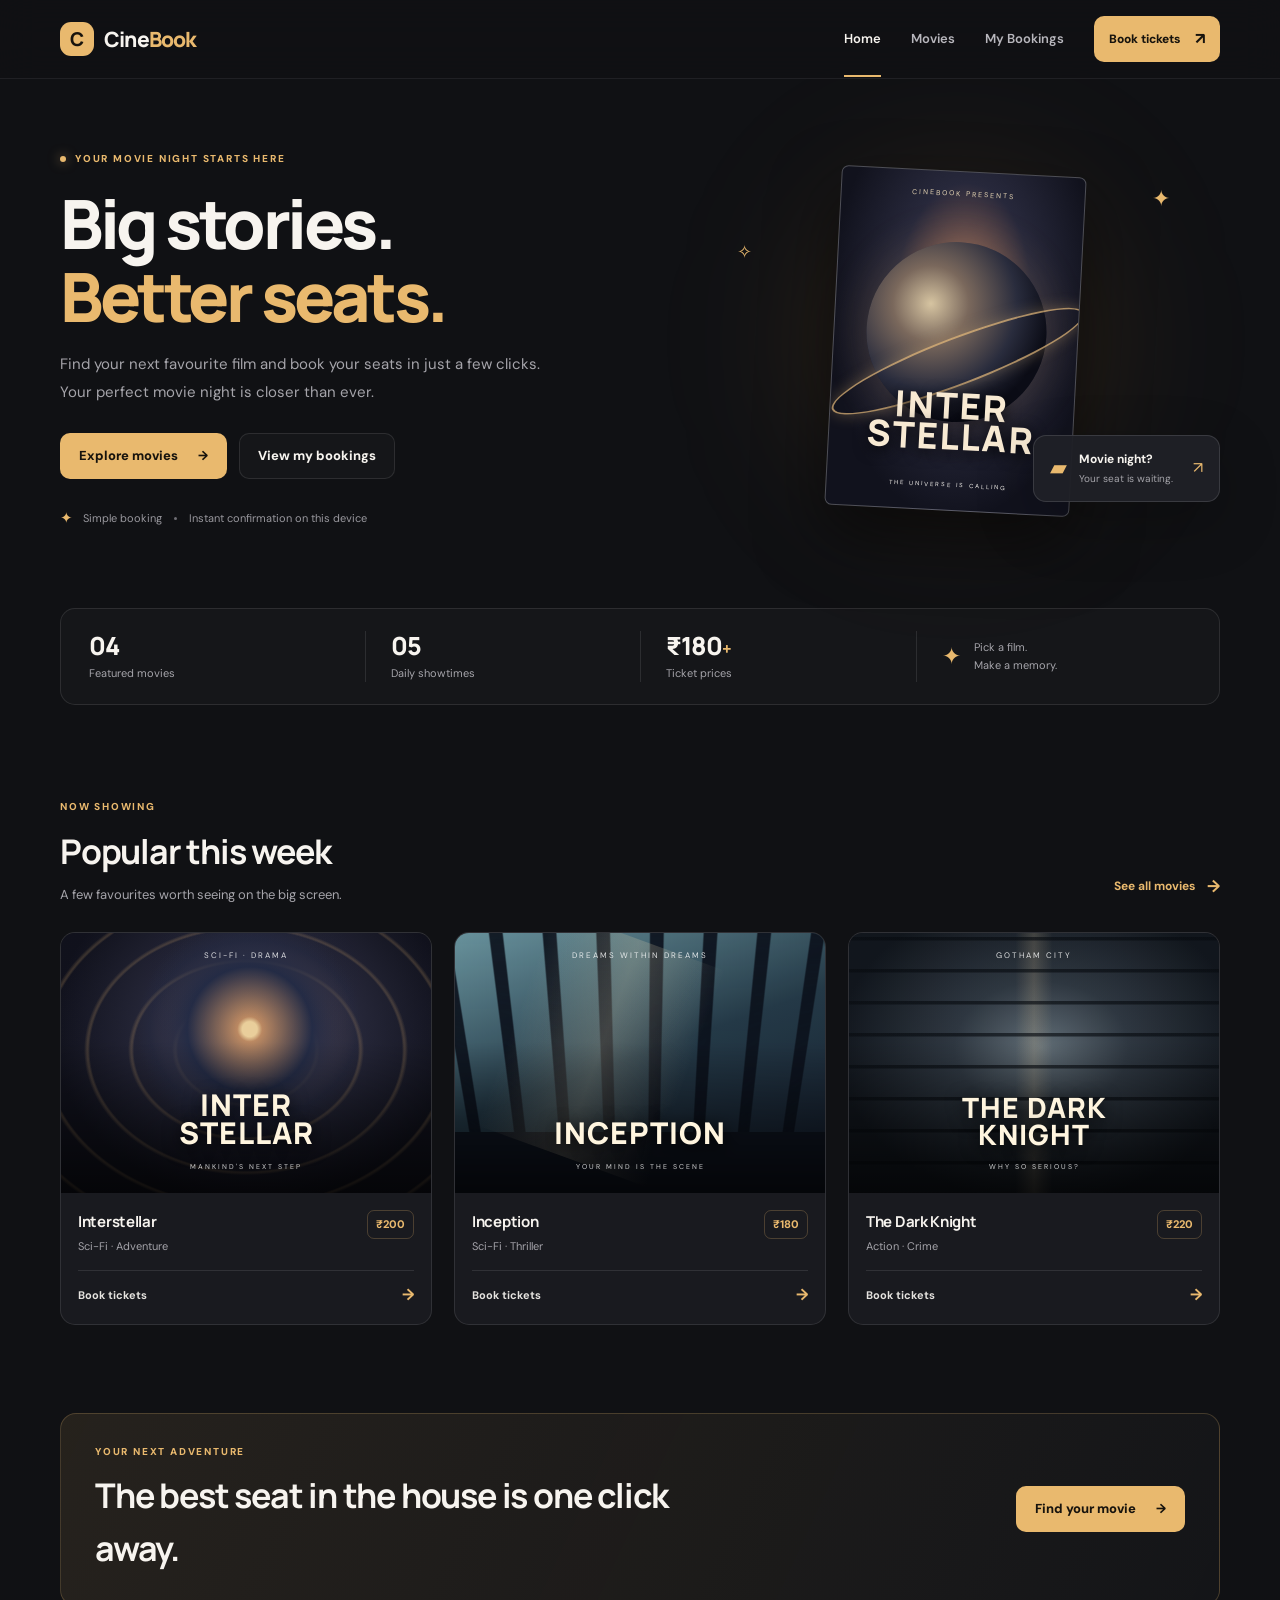
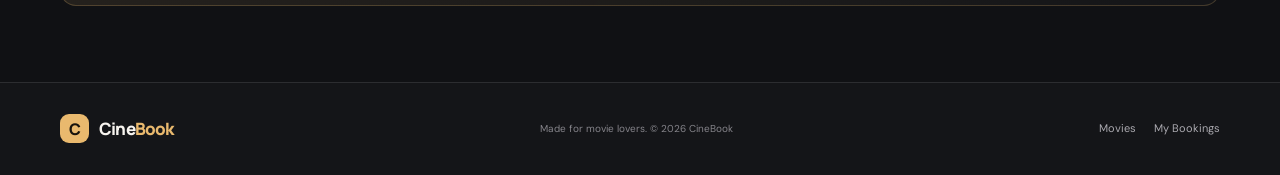
==== index.html @ 573ec8d2 "first commit" ====
<!DOCTYPE html>
<html lang="en">
<head>
  <meta charset="UTF-8">
  <meta name="viewport" content="width=device-width, initial-scale=1.0">
  <title>CineBook | Home</title>
  <link rel="stylesheet" href="style.css">
  <script src="script.js" defer></script>
</head>
<body>
  <header class="site-header">
    <nav class="navbar container" aria-label="Main navigation">
      <a class="brand" href="index.html"><span class="brand-mark">C</span><span>Cine<span class="brand-accent">Book</span></span></a>
      <div class="nav-links">
        <a class="nav-link active" href="index.html">Home</a>
        <a class="nav-link" href="movies.html">Movies</a>
        <a class="nav-link" href="my-bookings.html">My Bookings</a>
        <a class="nav-cta" href="movies.html">Book tickets <span aria-hidden="true">↗</span></a>
      </div>
      <button class="menu-toggle" aria-label="Toggle navigation" aria-expanded="false">☰</button>
    </nav>
  </header>

  <main>
    <section class="hero container">
      <div class="hero-copy">
        <div class="eyebrow"><span class="eyebrow-dot"></span> YOUR MOVIE NIGHT STARTS HERE</div>
        <h1>Big stories.<br><span>Better seats.</span></h1>
        <p class="hero-description">Find your next favourite film and book your seats in just a few clicks. Your perfect movie night is closer than ever.</p>
        <div class="hero-actions">
          <a class="button button-primary" href="movies.html">Explore movies <span aria-hidden="true">→</span></a>
          <a class="button button-secondary" href="my-bookings.html">View my bookings</a>
        </div>
        <div class="hero-meta"><span class="meta-icon">✦</span><span>Simple booking</span><span class="meta-divider"></span><span>Instant confirmation on this device</span></div>
      </div>
      <div class="hero-art" aria-label="Cinematic movie illustration">
        <div class="poster-glow"></div>
        <div class="hero-poster poster-interstellar">
          <div class="poster-topline">CINEBOOK PRESENTS</div>
          <div class="planet planet-one"></div><div class="planet planet-two"></div>
          <div class="poster-title">INTER<br>STELLAR</div>
          <div class="poster-bottom">THE UNIVERSE IS CALLING</div>
        </div>
        <div class="floating-ticket"><span class="ticket-icon">▰</span><span><strong>Movie night?</strong><small>Your seat is waiting.</small></span><span class="ticket-arrow">↗</span></div>
        <div class="art-spark spark-one">✦</div><div class="art-spark spark-two">✧</div>
      </div>
    </section>

    <section class="stats-strip container">
      <div class="stat"><strong>04</strong><span>Featured movies</span></div>
      <div class="stat"><strong>05</strong><span>Daily showtimes</span></div>
      <div class="stat"><strong>₹180<span class="stat-plus">+</span></strong><span>Ticket prices</span></div>
      <div class="stat stat-note"><span class="stat-star">✦</span><span>Pick a film.<br>Make a memory.</span></div>
    </section>

    <section class="section container">
      <div class="section-heading">
        <div><div class="eyebrow">NOW SHOWING</div><h2>Popular this week</h2><p class="section-description">A few favourites worth seeing on the big screen.</p></div>
        <a class="text-link" href="movies.html">See all movies <span>→</span></a>
      </div>
      <div class="movie-grid home-movie-grid">
        <article class="movie-card">
          <a class="poster poster-interstellar" href="booking.html?movie=Interstellar" aria-label="Book Interstellar"><span class="poster-kicker">SCI-FI · DRAMA</span><span class="poster-graphic graphic-space"></span><span class="poster-wordmark">INTER<br>STELLAR</span><span class="poster-caption">MANKIND'S NEXT STEP</span></a>
          <div class="movie-card-body"><div><h3>Interstellar</h3><p class="movie-genre">Sci-Fi · Adventure</p></div><span class="price">₹200</span></div>
          <a class="card-book-link" href="booking.html?movie=Interstellar">Book tickets <span>→</span></a>
        </article>
        <article class="movie-card">
          <a class="poster poster-inception" href="booking.html?movie=Inception" aria-label="Book Inception"><span class="poster-kicker">DREAMS WITHIN DREAMS</span><span class="poster-graphic graphic-city"></span><span class="poster-wordmark">INCEPTION</span><span class="poster-caption">YOUR MIND IS THE SCENE</span></a>
          <div class="movie-card-body"><div><h3>Inception</h3><p class="movie-genre">Sci-Fi · Thriller</p></div><span class="price">₹180</span></div>
          <a class="card-book-link" href="booking.html?movie=Inception">Book tickets <span>→</span></a>
        </article>
        <article class="movie-card">
          <a class="poster poster-darkknight" href="booking.html?movie=The%20Dark%20Knight" aria-label="Book The Dark Knight"><span class="poster-kicker">GOTHAM CITY</span><span class="poster-graphic graphic-bat"></span><span class="poster-wordmark">THE DARK<br>KNIGHT</span><span class="poster-caption">WHY SO SERIOUS?</span></a>
          <div class="movie-card-body"><div><h3>The Dark Knight</h3><p class="movie-genre">Action · Crime</p></div><span class="price">₹220</span></div>
          <a class="card-book-link" href="booking.html?movie=The%20Dark%20Knight">Book tickets <span>→</span></a>
        </article>
      </div>
    </section>

    <section class="bottom-cta container">
      <div><div class="eyebrow">YOUR NEXT ADVENTURE</div><h2>The best seat in the house is one click away.</h2></div>
      <a class="button button-primary" href="movies.html">Find your movie <span>→</span></a>
    </section>
  </main>

  <footer class="site-footer"><div class="container footer-inner"><a class="brand footer-brand" href="index.html"><span class="brand-mark">C</span><span>Cine<span class="brand-accent">Book</span></span></a><p>Made for movie lovers. © <span class="current-year"></span> CineBook</p><div class="footer-links"><a href="movies.html">Movies</a><a href="my-bookings.html">My Bookings</a></div></div></footer>
</body>
</html>
---- style.css ----
@import url('https://fonts.googleapis.com/css2?family=DM+Sans:wght@400;500;600;700&family=Manrope:wght@400;500;600;700;800&display=swap');

:root {
  --bg: #101114;
  --surface: #191a1f;
  --surface-2: #202127;
  --text: #f7f4ef;
  --muted: #a5a4aa;
  --line: rgba(255,255,255,.10);
  --accent: #e9b96e;
  --accent-strong: #f3ca86;
  --accent-ink: #17130d;
  --radius: 18px;
  --content: 1160px;
  --shadow: 0 20px 60px rgba(0,0,0,.24);
}
* { box-sizing: border-box; }
html { scroll-behavior: smooth; }
body { margin: 0; background: var(--bg); color: var(--text); font-family: 'DM Sans', Arial, sans-serif; line-height: 1.55; -webkit-font-smoothing: antialiased; }
a { color: inherit; text-decoration: none; }
button, input, select { font: inherit; }
button, a, input, select { -webkit-tap-highlight-color: transparent; }
button:focus-visible, a:focus-visible, input:focus-visible, select:focus-visible { outline: 2px solid var(--accent); outline-offset: 3px; }
.container { width: min(var(--content), calc(100% - 48px)); margin-inline: auto; }
.site-header { position: sticky; top: 0; z-index: 20; background: rgba(16,17,20,.88); border-bottom: 1px solid rgba(255,255,255,.07); backdrop-filter: blur(18px); }
.navbar { min-height: 78px; display: flex; align-items: center; justify-content: space-between; gap: 28px; }
.brand { display: inline-flex; align-items: center; gap: 10px; font: 800 21px/1 'Manrope', sans-serif; letter-spacing: -.8px; white-space: nowrap; }
.brand-mark { display: grid; place-items: center; width: 34px; height: 34px; border-radius: 11px; background: var(--accent); color: var(--accent-ink); font-size: 19px; }
.brand-accent { color: var(--accent); }
.nav-links { display: flex; align-items: center; gap: 30px; }
.nav-link { color: #b8b7bd; font-size: 13px; font-weight: 600; transition: color .2s ease; }
.nav-link:hover, .nav-link.active { color: var(--text); }
.nav-link.active { position: relative; }
.nav-link.active::after { content: ''; position: absolute; bottom: -28px; left: 0; right: 0; height: 2px; background: var(--accent); }
.nav-cta { display: inline-flex; align-items: center; gap: 15px; padding: 11px 15px; border-radius: 10px; color: var(--accent-ink); background: var(--accent); font-size: 12px; font-weight: 800; transition: transform .2s, background .2s; }
.nav-cta:hover { background: var(--accent-strong); transform: translateY(-1px); }
.nav-cta span { font-size: 16px; }
.menu-toggle { display: none; border: 1px solid var(--line); background: var(--surface); color: var(--text); border-radius: 9px; padding: 7px 10px; cursor: pointer; }
.button { min-height: 46px; display: inline-flex; align-items: center; justify-content: center; gap: 20px; padding: 12px 18px; border-radius: 10px; border: 1px solid transparent; font-size: 13px; font-weight: 800; cursor: pointer; transition: transform .2s, background .2s, border-color .2s; }
.button:hover { transform: translateY(-2px); }
.button-primary { background: var(--accent); color: var(--accent-ink); }
.button-primary:hover { background: var(--accent-strong); }
.button-secondary { color: var(--text); border-color: var(--line); background: rgba(255,255,255,.025); }
.button-secondary:hover { background: rgba(255,255,255,.07); border-color: rgba(255,255,255,.2); }
.button-full { width: 100%; }
.hidden { display: none !important; }
.eyebrow { display: flex; align-items: center; gap: 9px; color: var(--accent); font-size: 10px; font-weight: 800; letter-spacing: 1.8px; }
.eyebrow-dot { width: 6px; height: 6px; background: var(--accent); border-radius: 50%; box-shadow: 0 0 12px rgba(233,185,110,.65); }
h1, h2, h3, p { margin-top: 0; }
h1, h2, h3 { font-family: 'Manrope', Arial, sans-serif; }
.hero { min-height: 510px; display: grid; grid-template-columns: 1.05fr .95fr; align-items: center; gap: 48px; padding-top: 54px; padding-bottom: 60px; }
.hero-copy { padding-block: 18px; }
.hero h1, .page-heading h1 { margin: 20px 0 18px; font-size: clamp(42px, 5.5vw, 68px); line-height: 1.08; letter-spacing: -3.5px; font-weight: 800; }
.hero h1 span, .page-heading h1 span { color: var(--accent); }
.hero-description { max-width: 480px; margin-bottom: 26px; color: var(--muted); font-size: 15px; line-height: 1.85; }
.hero-actions { display: flex; flex-wrap: wrap; gap: 12px; }
.hero-meta { display: flex; flex-wrap: wrap; align-items: center; gap: 10px; margin-top: 28px; color: #99989e; font-size: 11px; }
.meta-icon { color: var(--accent); font-size: 15px; }
.meta-divider { width: 3px; height: 3px; border-radius: 50%; background: #6f6e74; margin-inline: 2px; }
.hero-art { min-height: 390px; position: relative; display: grid; place-items: center; isolation: isolate; }
.poster-glow { position: absolute; width: 270px; height: 300px; background: rgba(220,147,64,.16); filter: blur(80px); border-radius: 50%; z-index: -1; }
.hero-poster { position: relative; width: 245px; height: 340px; overflow: hidden; border: 1px solid rgba(255,255,255,.25); border-radius: 7px; box-shadow: 0 28px 65px rgba(0,0,0,.55); transform: rotate(3deg); }
.poster-topline { position: absolute; top: 17px; left: 0; right: 0; z-index: 3; text-align: center; font-size: 7px; letter-spacing: 2px; color: #e8d7b6; }
.planet { position: absolute; border-radius: 50%; }
.planet-one { width: 180px; height: 180px; top: 70px; left: 32px; background: radial-gradient(circle at 35% 35%, #d6c4a1 0, #7a685c 23%, #292c3d 52%, #0b0c16 72%); box-shadow: 0 0 45px rgba(224,169,102,.2); }
.planet-two { width: 270px; height: 48px; top: 165px; left: -10px; border: 2px solid rgba(232,188,124,.7); transform: rotate(-24deg); box-shadow: 0 0 15px rgba(232,188,124,.3); }
.poster-title { position: absolute; bottom: 57px; left: 0; right: 0; z-index: 3; text-align: center; font: 800 36px/.86 'Manrope', sans-serif; letter-spacing: 2px; color: #f8ead3; text-shadow: 0 3px 15px #000; }
.poster-bottom { position: absolute; bottom: 20px; left: 0; right: 0; text-align: center; z-index: 3; font-size: 6px; letter-spacing: 2px; }
.floating-ticket { position: absolute; bottom: 34px; right: 0; display: flex; align-items: center; gap: 12px; padding: 14px 16px; background: rgba(32,33,39,.96); border: 1px solid rgba(255,255,255,.12); border-radius: 13px; box-shadow: var(--shadow); }
.ticket-icon { color: var(--accent); font-size: 22px; }
.floating-ticket strong, .floating-ticket small { display: block; }
.floating-ticket strong { font-size: 12px; }
.floating-ticket small { margin-top: 3px; color: var(--muted); font-size: 10px; }
.ticket-arrow { color: var(--accent); margin-left: 8px; }
.art-spark { position: absolute; color: var(--accent); }
.spark-one { top: 36px; right: 50px; font-size: 22px; }.spark-two { top: 93px; left: 45px; font-size: 18px; }
.stats-strip { display: grid; grid-template-columns: repeat(4, 1fr); border: 1px solid var(--line); border-radius: 15px; background: rgba(255,255,255,.025); padding: 22px 28px; margin-bottom: 94px; }
.stat { display: flex; flex-direction: column; gap: 4px; padding-left: 25px; border-left: 1px solid var(--line); }
.stat:first-child { padding-left: 0; border-left: 0; }
.stat strong { font: 800 25px/1.2 'Manrope', sans-serif; letter-spacing: -1px; }
.stat strong .stat-plus { color: var(--accent); font-size: 17px; }
.stat > span { color: var(--muted); font-size: 11px; }
.stat-note { flex-direction: row; align-items: center; gap: 13px; }
.stat-star { color: var(--accent) !important; font-size: 23px !important; }
.stat-note > span:last-child { line-height: 1.6; }
.section { padding-bottom: 88px; }
.section-heading { display: flex; align-items: end; justify-content: space-between; gap: 24px; margin-bottom: 27px; }
.section-heading h2, .bottom-cta h2 { margin: 10px 0 7px; font-size: clamp(25px, 3vw, 34px); letter-spacing: -1.2px; }
.section-description { margin-bottom: 0; color: var(--muted); font-size: 13px; }
.text-link { display: inline-flex; align-items: center; gap: 12px; padding-bottom: 5px; color: var(--accent); font-size: 12px; font-weight: 700; white-space: nowrap; }
.text-link span { font-size: 17px; }
.movie-grid { display: grid; grid-template-columns: repeat(3, minmax(0, 1fr)); gap: 22px; }
.movie-card { min-width: 0; overflow: hidden; border: 1px solid var(--line); border-radius: 15px; background: var(--surface); transition: transform .22s, border-color .22s; }
.movie-card:hover { transform: translateY(-4px); border-color: rgba(233,185,110,.35); }
.poster { height: 260px; position: relative; display: block; overflow: hidden; isolation: isolate; }
.poster::before { content: ''; position: absolute; inset: 0; background: linear-gradient(180deg, rgba(0,0,0,.05) 0%, rgba(0,0,0,.03) 42%, rgba(0,0,0,.72) 100%); z-index: 1; }
.poster-kicker { position: absolute; z-index: 3; top: 16px; left: 17px; right: 17px; text-align: center; font-size: 8px; letter-spacing: 2px; color: rgba(255,255,255,.83); }
.poster-wordmark { position: absolute; z-index: 3; left: 12px; right: 12px; bottom: 45px; text-align: center; color: #fff5df; font: 800 30px/.95 'Manrope', sans-serif; letter-spacing: 1px; text-shadow: 0 3px 18px #000; }
.poster-wordmark small { font-size: 17px; letter-spacing: 4px; }
.poster-caption { position: absolute; z-index: 3; bottom: 20px; left: 10px; right: 10px; text-align: center; font-size: 7px; letter-spacing: 2px; color: rgba(255,255,255,.8); }
.poster-graphic { position: absolute; inset: 0; }
.poster-interstellar { background: radial-gradient(ellipse at 52% 37%, #d9a36d 0, #75554f 15%, #27283b 38%, #11121d 74%); }
.poster-interstellar .graphic-space { background: radial-gradient(circle at 51% 37%, #f1d5a0 0 3%, #c18d65 5%, #252d48 25%, transparent 45%), repeating-radial-gradient(ellipse at 50% 45%, transparent 0 24px, rgba(242,191,117,.18) 26px 27px, transparent 30px 44px); }
.poster-inception { background: linear-gradient(160deg, #6e9aa5 0%, #263c4a 48%, #141b2c 100%); }
.poster-inception .graphic-city { background: linear-gradient(0deg, #101622 0 19%, transparent 19%), repeating-linear-gradient(90deg, transparent 0 16px, rgba(11,17,28,.9) 17px 25px, transparent 26px 35px); transform: perspective(250px) rotateX(-15deg) scale(1.2); transform-origin: bottom; }
.poster-inception::after { content: ''; position: absolute; z-index: 0; width: 180px; height: 230px; top: 0; left: 15%; background: linear-gradient(90deg, transparent, rgba(225,213,179,.25), transparent); transform: rotate(20deg); }
.poster-darkknight { background: radial-gradient(ellipse at 52% 44%, #64717a 0, #303943 32%, #12171e 75%); }
.poster-darkknight .graphic-bat { background: repeating-linear-gradient(0deg, transparent 0 28px, rgba(8,12,17,.65) 29px 32px), linear-gradient(90deg, transparent 45%, rgba(225,200,155,.2) 50%, transparent 55%); }
.poster-darkknight .poster-wordmark { font-size: 28px; }
.poster-avengers { background: radial-gradient(circle at 50% 38%, #d7a75b 0, #743d37 22%, #272339 50%, #101118 78%); }
.poster-avengers .graphic-energy { background: radial-gradient(ellipse at 50% 38%, transparent 0 12%, rgba(255,197,105,.6) 13%, transparent 14% 22%, rgba(237,125,78,.3) 23%, transparent 25%); }
.movie-card-body { display: flex; justify-content: space-between; align-items: start; gap: 10px; padding: 17px 17px 5px; }
.movie-card h3 { margin: 0; font-size: 15px; letter-spacing: -.3px; }
.movie-genre { margin: 5px 0 0; color: var(--muted); font-size: 11px; }
.price { flex: 0 0 auto; padding: 5px 8px; border: 1px solid rgba(233,185,110,.24); border-radius: 7px; color: var(--accent); font-size: 11px; font-weight: 800; }
.card-book-link { display: flex; justify-content: space-between; align-items: center; margin: 10px 17px 16px; padding-top: 12px; border-top: 1px solid var(--line); color: #e5e3df; font-size: 11px; font-weight: 700; }
.card-book-link span { color: var(--accent); font-size: 16px; }
.bottom-cta { display: flex; align-items: center; justify-content: space-between; gap: 30px; padding: 30px 34px; margin-bottom: 76px; border: 1px solid rgba(233,185,110,.22); border-radius: 16px; background: linear-gradient(115deg, rgba(233,185,110,.10), rgba(255,255,255,.02)); }
.bottom-cta h2 { max-width: 620px; margin-bottom: 0; }
.site-footer { border-top: 1px solid var(--line); background: rgba(255,255,255,.015); }
.footer-inner { min-height: 92px; display: flex; align-items: center; justify-content: space-between; gap: 20px; }
.footer-brand { font-size: 17px; }.footer-brand .brand-mark { width: 29px; height: 29px; border-radius: 9px; font-size: 16px; }
.footer-inner > p { margin: 0; color: #85848a; font-size: 10px; }
.footer-links { display: flex; gap: 18px; color: #aaa9af; font-size: 11px; }.footer-links a:hover { color: var(--accent); }
.page-main { min-height: calc(100vh - 170px); }
.page-heading { padding-top: 68px; padding-bottom: 30px; }
.page-heading h1 { margin-top: 16px; margin-bottom: 12px; font-size: clamp(38px, 5vw, 56px); }
.page-heading > p { color: var(--muted); font-size: 14px; margin-bottom: 0; }
.movie-toolbar { display: flex; align-items: center; justify-content: space-between; gap: 20px; margin-top: 30px; }
.search-box { width: min(100%, 340px); display: flex; align-items: center; gap: 10px; padding: 0 14px; border: 1px solid var(--line); border-radius: 10px; background: var(--surface); color: var(--muted); }
.search-box > span { font-size: 25px; }
.search-box input { width: 100%; min-width: 0; height: 43px; border: 0; outline: 0; background: transparent; color: var(--text); font-size: 12px; }
.search-box input::placeholder { color: #77767d; }
.showing-count { color: var(--muted); font-size: 11px; }
.movies-page-section { padding-top: 5px; padding-bottom: 80px; }
.movie-grid-all { grid-template-columns: repeat(4, minmax(0, 1fr)); gap: 18px; }
.movie-grid-all .poster { height: 245px; }
.movie-grid-all .movie-card-body { padding: 15px 13px 5px; }
.movie-grid-all .movie-card h3 { font-size: 13px; }
.movie-grid-all .price { padding: 5px 6px; font-size: 10px; }
.movie-description { min-height: 48px; margin: 10px 13px 14px; color: var(--muted); font-size: 11px; line-height: 1.7; }
.movie-grid-all .button { margin: 0 13px 14px; width: calc(100% - 26px); min-height: 42px; padding: 10px 12px; font-size: 11px; }
.empty-search { padding: 60px 20px; text-align: center; border: 1px dashed var(--line); border-radius: var(--radius); color: var(--muted); }
.empty-search > span { font-size: 32px; color: var(--accent); }.empty-search h3 { color: var(--text); margin: 8px 0; }.empty-search p { margin: 0; font-size: 13px; }
.booking-heading { padding-bottom: 26px; }
.booking-layout { display: grid; grid-template-columns: minmax(0, 1.45fr) minmax(270px, .75fr); align-items: start; gap: 24px; padding-bottom: 82px; }
.booking-panel, .booking-summary { border: 1px solid var(--line); border-radius: var(--radius); background: var(--surface); }
.booking-panel { padding: 27px; }
.panel-heading { display: flex; align-items: center; gap: 14px; margin-bottom: 26px; }
.step-number { display: grid; place-items: center; width: 40px; height: 40px; flex: 0 0 auto; border-radius: 12px; background: rgba(233,185,110,.12); color: var(--accent); font: 800 14px 'Manrope', sans-serif; }
.panel-heading h2 { margin: 0 0 3px; font-size: 19px; }.panel-heading p { margin: 0; color: var(--muted); font-size: 12px; }
.form-grid { display: grid; grid-template-columns: 1fr 1fr; gap: 19px 16px; }
.form-field { min-width: 0; display: flex; flex-direction: column; gap: 8px; }.full-field { grid-column: 1 / -1; }
.form-field label { color: #d8d6d2; font-size: 11px; font-weight: 700; }
.form-field input, .form-field select { width: 100%; min-height: 46px; padding: 11px 12px; border: 1px solid rgba(255,255,255,.11); border-radius: 9px; background: #141519; color: var(--text); font-size: 12px; color-scheme: dark; }
.form-field input::placeholder { color: #6f6e75; }.form-field select:invalid { color: #88878d; }
.form-field input:focus, .form-field select:focus { border-color: rgba(233,185,110,.65); outline: 0; box-shadow: 0 0 0 3px rgba(233,185,110,.08); }
.submit-booking { margin-top: 24px; min-height: 49px; }
.form-footnote { display: flex; justify-content: center; align-items: center; gap: 7px; margin: 14px 0 0; color: #8d8c92; font-size: 10px; text-align: center; }.form-footnote span { color: var(--accent); }
.form-message { margin-top: 17px; padding: 11px 13px; border-radius: 9px; font-size: 12px; }.form-message.error { background: rgba(232,93,93,.1); border: 1px solid rgba(232,93,93,.3); color: #ffaaaa; }.form-message.success { background: rgba(94,190,128,.1); border: 1px solid rgba(94,190,128,.3); color: #a9edbd; }
.booking-summary { padding: 22px; position: sticky; top: 100px; }
.summary-top { display: flex; align-items: center; justify-content: space-between; margin-bottom: 17px; }.summary-label { color: var(--muted); font-size: 9px; font-weight: 800; letter-spacing: 1.7px; }.summary-icon { color: var(--accent); font-size: 18px; }
.summary-art { height: 185px; position: relative; overflow: hidden; border-radius: 10px; }.summary-art .poster-wordmark { bottom: 35px; font-size: 26px; }.summary-art .poster-caption { bottom: 13px; }.summary-art .poster-kicker { top: 13px; }
.booking-summary > h3 { margin: 17px 0 4px; font-size: 17px; }.summary-genre { color: var(--muted); font-size: 11px; margin-bottom: 17px; }
.summary-divider { height: 1px; background: var(--line); margin: 15px 0; }
.summary-row, .summary-total { display: flex; justify-content: space-between; align-items: center; gap: 12px; font-size: 11px; }.summary-row { color: var(--muted); margin: 11px 0; }.summary-row strong { color: var(--text); font-size: 12px; }
.summary-total { font-size: 13px; font-weight: 700; }.summary-total strong { color: var(--accent); font: 800 25px 'Manrope', sans-serif; letter-spacing: -.8px; }.summary-note { margin: 15px 0 0; color: #85848b; font-size: 10px; line-height: 1.7; }
.bookings-page-heading { padding-bottom: 26px; }
.bookings-section { padding-bottom: 75px; }
.bookings-toolbar { display: flex; justify-content: space-between; align-items: center; gap: 20px; margin: 0 0 22px; padding-bottom: 20px; border-bottom: 1px solid var(--line); }
.bookings-toolbar h2 { margin: 0 0 4px; font-size: 19px; }.bookings-toolbar p { margin: 0; color: var(--muted); font-size: 11px; }
.empty-bookings { padding: 55px 22px; text-align: center; border: 1px dashed rgba(255,255,255,.14); border-radius: var(--radius); background: rgba(255,255,255,.015); }
.empty-ticket { display: grid; place-items: center; width: 62px; height: 62px; margin: 0 auto 17px; border-radius: 20px; background: rgba(233,185,110,.12); color: var(--accent); font-size: 36px; }
.empty-bookings h2 { margin-bottom: 8px; font-size: 21px; }.empty-bookings p { max-width: 390px; margin: 0 auto 20px; color: var(--muted); font-size: 12px; }
.bookings-list { display: grid; gap: 13px; }
.booking-item { display: grid; grid-template-columns: 76px minmax(0, 1fr) auto; align-items: center; gap: 18px; padding: 17px; border: 1px solid var(--line); border-radius: 14px; background: var(--surface); }
.booking-thumb { height: 92px; border-radius: 8px; position: relative; overflow: hidden; }.booking-thumb::after { content: ''; position: absolute; inset: 0; background: linear-gradient(0deg, rgba(0,0,0,.6), transparent); }
.booking-info h3 { margin: 0 0 5px; font-size: 15px; }.booking-info > p { margin: 0 0 8px; color: var(--muted); font-size: 11px; }.booking-details { display: flex; flex-wrap: wrap; gap: 7px; }.detail-chip { display: inline-flex; padding: 5px 8px; border-radius: 6px; background: rgba(255,255,255,.05); color: #c4c2c7; font-size: 10px; }
.booking-item-side { display: flex; flex-direction: column; align-items: end; gap: 10px; }.booking-total { color: var(--accent); font: 800 18px 'Manrope', sans-serif; }.cancel-booking { border: 1px solid rgba(255,110,110,.25); background: transparent; color: #e99b9b; border-radius: 7px; padding: 7px 9px; cursor: pointer; font-size: 10px; }.cancel-booking:hover { background: rgba(255,110,110,.08); }
.storage-note { display: flex; align-items: start; gap: 9px; margin: 19px 0 0; color: #8d8c92; font-size: 10px; }.storage-note span { color: var(--accent); }
@media (max-width: 900px) {
  .hero { gap: 20px; }.hero-art { transform: scale(.92); }.movie-grid-all { grid-template-columns: repeat(2, minmax(0, 1fr)); }.nav-links { gap: 18px; }.nav-link { font-size: 12px; }
  .booking-layout { grid-template-columns: minmax(0, 1.2fr) minmax(250px, .8fr); gap: 16px; }.booking-panel { padding: 21px; }.booking-summary { padding: 17px; }
}
@media (max-width: 650px) {
  .container { width: min(100% - 32px, var(--content)); }
  .navbar { min-height: 68px; }.brand { font-size: 19px; }.menu-toggle { display: block; }
  .nav-links { display: none; position: absolute; top: 68px; left: 0; right: 0; padding: 18px 20px 22px; flex-direction: column; align-items: stretch; gap: 0; background: #17181c; border-bottom: 1px solid var(--line); }
  .nav-links.open { display: flex; }.nav-link { padding: 12px 3px; font-size: 13px; }.nav-link.active::after { display: none; }.nav-cta { justify-content: space-between; margin-top: 9px; }
  .hero { grid-template-columns: 1fr; padding-top: 48px; padding-bottom: 30px; gap: 5px; }.hero h1 { font-size: 48px; letter-spacing: -2.5px; }.hero-description { font-size: 13px; }.hero-art { min-height: 340px; transform: none; }.hero-poster { width: 210px; height: 290px; }.poster-title { font-size: 31px; }.floating-ticket { right: 0; bottom: 12px; padding: 11px 12px; }.spark-one { right: 10px; }.spark-two { left: 10px; }
  .stats-strip { grid-template-columns: repeat(2, 1fr); gap: 19px 0; padding: 20px; margin-bottom: 65px; }.stat { padding-left: 14px; }.stat:nth-child(3) { padding-left: 0; border-left: 0; }.stat strong { font-size: 23px; }
  .section { padding-bottom: 60px; }.section-heading { align-items: start; flex-direction: column; gap: 12px; }.movie-grid, .movie-grid-all { grid-template-columns: repeat(2, minmax(0, 1fr)); gap: 12px; }.poster { height: 220px; }.movie-card h3 { font-size: 13px; }.movie-card-body { padding: 13px 11px 4px; }.price { font-size: 10px; }.card-book-link { margin-inline: 11px; }.bottom-cta { align-items: start; flex-direction: column; padding: 23px; margin-bottom: 52px; }.bottom-cta h2 { font-size: 25px; }
  .footer-inner { flex-wrap: wrap; justify-content: space-between; padding-block: 20px; }.footer-inner > p { order: 3; flex-basis: 100%; }.footer-links { gap: 12px; }
  .page-heading { padding-top: 45px; }.page-heading h1 { font-size: 40px; letter-spacing: -2px; }.page-heading > p { font-size: 12px; }.movie-toolbar { align-items: start; flex-direction: column; gap: 12px; }.search-box { width: 100%; }.movie-grid-all .poster { height: 205px; }.movie-grid-all .movie-card h3 { font-size: 12px; }.movie-description { font-size: 10px; }
  .booking-layout { grid-template-columns: 1fr; padding-bottom: 55px; }.booking-panel { padding: 20px 16px; }.booking-summary { position: static; }.summary-art { height: 200px; }.form-grid { gap: 16px 11px; }.form-field label { font-size: 10px; }.form-field input, .form-field select { font-size: 11px; padding: 10px; min-height: 44px; }
  .bookings-toolbar { align-items: start; flex-direction: column; }.booking-item { grid-template-columns: 60px minmax(0, 1fr); gap: 12px; padding: 12px; }.booking-thumb { height: 80px; }.booking-item-side { grid-column: 2; flex-direction: row; align-items: center; justify-content: space-between; }.booking-info h3 { font-size: 13px; }.booking-total { font-size: 16px; }
}
@media (max-width: 390px) {
  .hero h1 { font-size: 42px; }.hero-actions .button { width: 100%; }.movie-grid, .movie-grid-all { grid-template-columns: 1fr; }.poster, .movie-grid-all .poster { height: 280px; }.movie-grid-all .movie-card h3 { font-size: 14px; }.movie-description { font-size: 11px; }.form-grid { grid-template-columns: 1fr; }.full-field { grid-column: auto; }
}
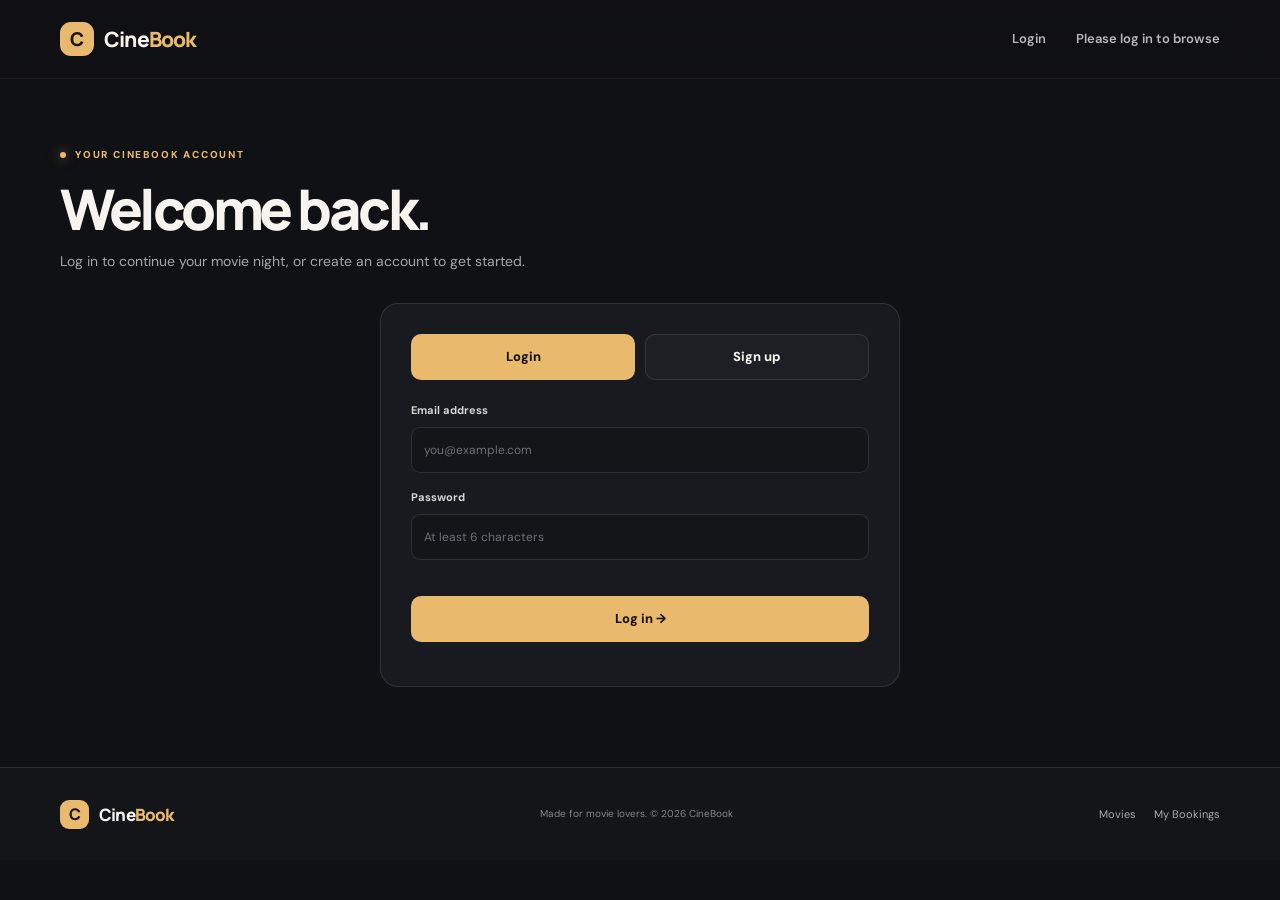
==== commit d86e99c0: "Added more fields while booking ticket and made changes in interface" ====
--- a/index.html
+++ b/index.html
@@ -5,6 +5,12 @@
   <meta name="viewport" content="width=device-width, initial-scale=1.0">
   <title>CineBook | Home</title>
   <link rel="stylesheet" href="style.css">
+  <script>
+    // Require a login before showing the home page.
+    try {
+      if (sessionStorage.getItem('cinebookLoggedIn') !== 'yes' || !localStorage.getItem('cinebookCurrentUser')) window.location.replace('auth.html');
+    } catch (_) { window.location.replace('auth.html'); }
+  </script>
   <script src="script.js" defer></script>
 </head>
 <body>
@@ -15,6 +21,7 @@
         <a class="nav-link active" href="index.html">Home</a>
         <a class="nav-link" href="movies.html">Movies</a>
         <a class="nav-link" href="my-bookings.html">My Bookings</a>
+        <a class="nav-link" href="auth.html">Login / Sign up</a>
         <a class="nav-cta" href="movies.html">Book tickets <span aria-hidden="true">↗</span></a>
       </div>
       <button class="menu-toggle" aria-label="Toggle navigation" aria-expanded="false">☰</button>
@@ -47,7 +54,7 @@
     </section>
 
     <section class="stats-strip container">
-      <div class="stat"><strong>04</strong><span>Featured movies</span></div>
+      <div class="stat"><strong>13</strong><span>Movies available</span></div>
       <div class="stat"><strong>05</strong><span>Daily showtimes</span></div>
       <div class="stat"><strong>₹180<span class="stat-plus">+</span></strong><span>Ticket prices</span></div>
       <div class="stat stat-note"><span class="stat-star">✦</span><span>Pick a film.<br>Make a memory.</span></div>
@@ -74,6 +81,9 @@
           <div class="movie-card-body"><div><h3>The Dark Knight</h3><p class="movie-genre">Action · Crime</p></div><span class="price">₹220</span></div>
           <a class="card-book-link" href="booking.html?movie=The%20Dark%20Knight">Book tickets <span>→</span></a>
         </article>
+        <article class="movie-card"><a class="poster poster-avengers" href="booking.html?movie=Dune%3A%20Part%20Two" aria-label="Book Dune Part Two"><span class="poster-kicker">SCI-FI · ADVENTURE</span><span class="poster-graphic graphic-energy"></span><span class="poster-wordmark">DUNE<br><small>PART TWO</small></span><span class="poster-caption">NOW SHOWING</span></a><div class="movie-card-body"><div><h3>Dune: Part Two</h3><p class="movie-genre">Sci-Fi · Adventure</p></div><span class="price">₹240</span></div><a class="card-book-link" href="booking.html?movie=Dune%3A%20Part%20Two">Book tickets <span>→</span></a></article>
+        <article class="movie-card"><a class="poster poster-inception" href="booking.html?movie=Oppenheimer" aria-label="Book Oppenheimer"><span class="poster-kicker">DRAMA · HISTORY</span><span class="poster-graphic graphic-city"></span><span class="poster-wordmark">OPPENHEIMER</span><span class="poster-caption">A STORY THAT CHANGED HISTORY</span></a><div class="movie-card-body"><div><h3>Oppenheimer</h3><p class="movie-genre">Drama · History</p></div><span class="price">₹220</span></div><a class="card-book-link" href="booking.html?movie=Oppenheimer">Book tickets <span>→</span></a></article>
+        <article class="movie-card"><a class="poster poster-darkknight" href="booking.html?movie=The%20Batman" aria-label="Book The Batman"><span class="poster-kicker">ACTION · CRIME</span><span class="poster-graphic graphic-bat"></span><span class="poster-wordmark">THE BATMAN</span><span class="poster-caption">GOTHAM AWAITS</span></a><div class="movie-card-body"><div><h3>The Batman</h3><p class="movie-genre">Action · Crime</p></div><span class="price">₹220</span></div><a class="card-book-link" href="booking.html?movie=The%20Batman">Book tickets <span>→</span></a></article>
       </div>
     </section>
 
--- a/style.css
+++ b/style.css
@@ -198,3 +198,40 @@
 @media (max-width: 390px) {
   .hero h1 { font-size: 42px; }.hero-actions .button { width: 100%; }.movie-grid, .movie-grid-all { grid-template-columns: 1fr; }.poster, .movie-grid-all .poster { height: 280px; }.movie-grid-all .movie-card h3 { font-size: 14px; }.movie-description { font-size: 11px; }.form-grid { grid-template-columns: 1fr; }.full-field { grid-column: auto; }
 }
+
+/* Added login, theatre and seat-selection experience */
+.field-hint { color: var(--muted); font-size: 10px; }
+.seat-status { display: block; margin-top: 5px; color: var(--muted); font-size: 10px; font-weight: 500; }
+.seat-map { grid-column: 1 / -1; padding: 15px; border: 1px solid var(--line); border-radius: 12px; background: #111216; }
+.screen-label { max-width: 80%; margin: 0 auto 23px; padding: 7px; text-align: center; color: #181818; font-size: 9px; letter-spacing: 4px; font-weight: 800; background: linear-gradient(90deg, transparent, var(--accent), transparent); border-radius: 50% 50% 5px 5px; }
+.seat-grid { display: grid; grid-template-columns: repeat(8, minmax(0, 1fr)); gap: 7px; }
+.seat { min-width: 0; padding: 8px 2px; border: 1px solid #45464d; border-radius: 6px 6px 3px 3px; background: #202126; color: #d9d8d4; font-size: 10px; cursor: pointer; }
+.seat:hover:not(:disabled) { border-color: var(--accent); }
+.seat.chosen { background: var(--accent); color: #171717; border-color: var(--accent); }
+.seat.occupied, .seat:disabled { background: #4a2b2b; color: #d7a0a0; border-color: #623737; cursor: not-allowed; opacity: .8; }
+.seat-legend { display: flex; justify-content: center; gap: 18px; margin-top: 15px; color: var(--muted); font-size: 9px; }
+.seat-legend span::before { content: ''; display: inline-block; width: 8px; height: 8px; margin-right: 5px; border-radius: 2px; background: #202126; border: 1px solid #45464d; }
+.seat-legend span:nth-child(2)::before { background: var(--accent); border-color: var(--accent); }
+.seat-legend span:nth-child(3)::before { background: #4a2b2b; border-color: #623737; }
+.seat-placeholder { text-align: center; color: var(--muted); font-size: 11px; padding: 15px 5px; }
+.auth-wrap { max-width: 520px; padding-bottom: 80px; }
+.auth-panel { border: 1px solid var(--line); border-radius: var(--radius); background: var(--surface); padding: 30px; }
+.auth-panel .form-grid { grid-template-columns: 1fr; }
+.auth-panel .form-field { margin-bottom: 16px; }
+.auth-panel .form-field.hidden { display: none; }
+.auth-panel .auth-switch { display: flex; align-items: center; gap: 12px; margin-bottom: 22px; }
+.auth-panel .auth-switch label { color: var(--muted); font-size: 12px; }
+.auth-panel select { min-height: 40px; padding: 8px 10px; border: 1px solid var(--line); border-radius: 8px; color: var(--text); background: #141519; }
+.success-panel { max-width: 680px; margin: 0 auto 80px; padding: 35px; border: 1px solid var(--line); border-radius: 18px; background: var(--surface); }
+.success-mark { display: grid; place-items: center; width: 64px; height: 64px; margin-bottom: 22px; border-radius: 50%; background: rgba(94,190,128,.13); color: #83dda1; font-size: 32px; }
+.success-panel h1 { font-size: clamp(32px, 5vw, 48px); letter-spacing: -2px; }
+.success-panel h1 span { color: var(--accent); }
+#successDetails { margin: 25px 0; padding: 20px; border-radius: 12px; background: #141519; }
+#successDetails h2 { margin: 0 0 15px; }
+#successDetails p { margin: 10px 0; color: var(--muted); font-size: 13px; }
+#successDetails strong { color: var(--text); }
+@media(max-width: 520px) { .seat-grid { gap: 4px; }.seat { font-size: 9px; padding: 8px 0; }.seat-legend { gap: 10px; }.auth-panel, .success-panel { padding: 22px 17px; } }
+
+/* Login / sign-up mode buttons */
+.auth-panel .auth-actions { gap: 10px; }
+.auth-panel .auth-actions .button { flex: 1; justify-content: center; }
